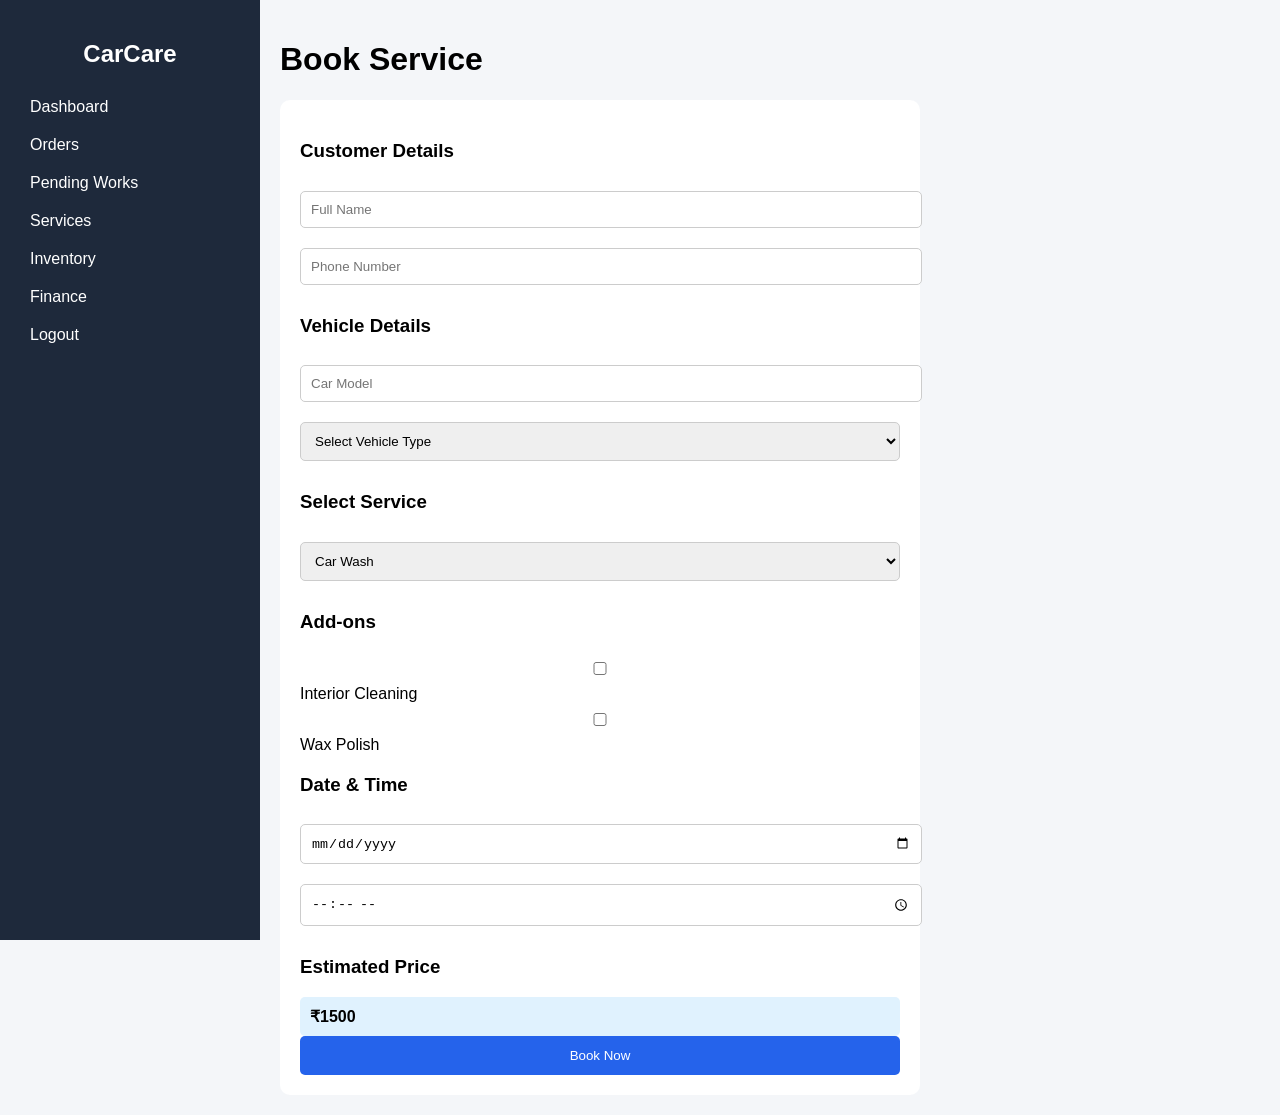
==== booking.html @ 08d3f8bf "Add files via upload" ====
<!DOCTYPE html>
<html>

<head>
    <title>Book Service</title>
    <link rel="stylesheet" href="style.css">
</head>

<body>

    <div class="container">

        <!-- Sidebar -->
        <div class="sidebar">
            <h2>CarCare</h2>
            <ul>
                <li>Dashboard</li>
                <li>Orders</li>
                <li>Pending Works</li>
                <li>Services</li>
                <li>Inventory</li>
                <li>Finance</li>
                <li>Logout</li>
            </ul>
        </div>

        <!-- Main Content -->
        <div class="main">

            <div class="header">
                <h1>Book Service</h1>
            </div>

            <div class="form-container">

                <form>

                    <!-- Customer Info -->
                    <h3>Customer Details</h3>
                    <input type="text" placeholder="Full Name" required>
                    <input type="text" placeholder="Phone Number" required>

                    <!-- Vehicle Info -->
                    <h3>Vehicle Details</h3>
                    <input type="text" placeholder="Car Model" required>

                    <select>
                        <option>Select Vehicle Type</option>
                        <option>Hatchback</option>
                        <option>Sedan</option>
                        <option>SUV</option>
                    </select>

                    <!-- Service -->
                    <h3>Select Service</h3>
                    <select>
                        <option>Car Wash</option>
                        <option>Ceramic Coating</option>
                        <option>Car Care</option>
                        <option>Car Valet</option>
                    </select>

                    <!-- Add-ons -->
                    <h3>Add-ons</h3>
                    <label><input type="checkbox"> Interior Cleaning</label><br>
                    <label><input type="checkbox"> Wax Polish</label><br>

                    <!-- Date -->
                    <h3>Date & Time</h3>
                    <input type="date">
                    <input type="time">

                    <!-- Estimate -->
                    <h3>Estimated Price</h3>
                    <div class="estimate-box">₹1500</div>

                    <!-- Button -->
                    <button type="submit">Book Now</button>

                </form>

            </div>

        </div>

    </div>

</body>

</html>
---- style.css ----
body {
    margin: 0;
    font-family: Arial;
    background: #f4f6f9;
}

.container {
    display: flex;
}

/* Sidebar */
.sidebar {
    width: 220px;
    height: 100vh;
    background: #1e293b;
    color: white;
    padding: 20px;
}

.sidebar h2 {
    text-align: center;
}

.sidebar ul {
    list-style: none;
    padding: 0;
}

.sidebar li {
    padding: 10px;
    cursor: pointer;
}

.sidebar li:hover {
    background: #334155;
}

/* Main */
.main {
    flex: 1;
    padding: 20px;
}

/* Header */
.header {
    margin-bottom: 20px;
}

/* Cards */
.cards {
    display: flex;
    gap: 20px;
}

.card {
    background: white;
    padding: 20px;
    flex: 1;
    border-radius: 10px;
}

/* Table */
.table-section {
    margin-top: 20px;
    background: white;
    padding: 20px;
    border-radius: 10px;
}

table {
    width: 100%;
    border-collapse: collapse;
}

th,
td {
    padding: 10px;
    border-bottom: 1px solid #ddd;
}

.form-container {
    background: white;
    padding: 20px;
    border-radius: 10px;
    max-width: 600px;
}

form input,
form select {
    width: 100%;
    padding: 10px;
    margin: 10px 0;
    border-radius: 5px;
    border: 1px solid #ccc;
}

form h3 {
    margin-top: 20px;
}

button {
    width: 100%;
    padding: 12px;
    background: #2563eb;
    color: white;
    border: none;
    border-radius: 5px;
    cursor: pointer;
}

button:hover {
    background: #1d4ed8;
}

.estimate-box {
    background: #e0f2fe;
    padding: 10px;
    border-radius: 5px;
    font-weight: bold;
}
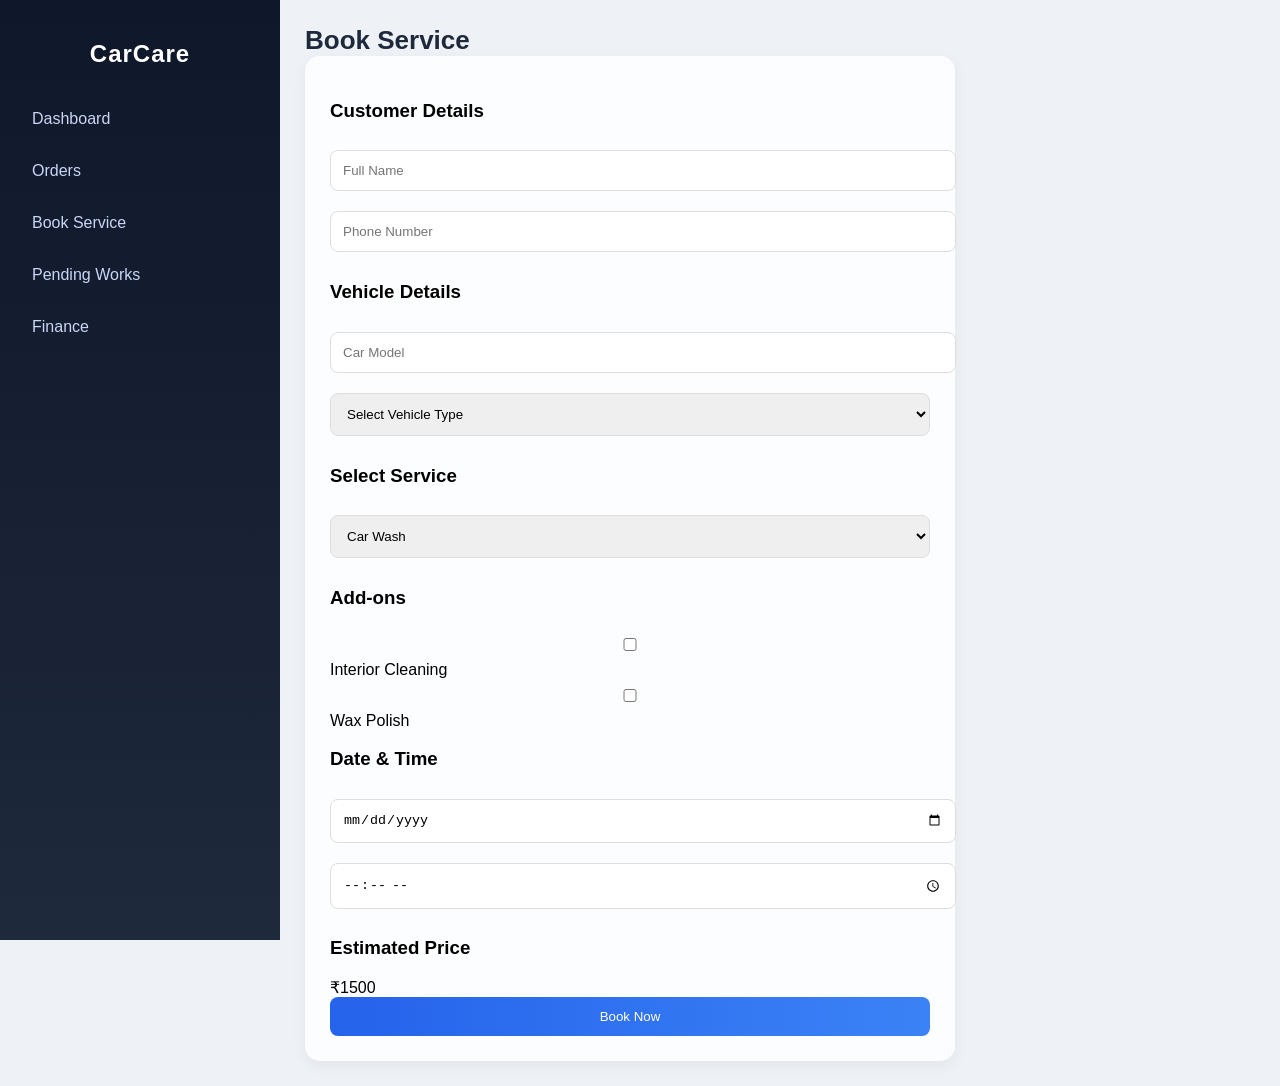
==== commit 4943e810: "Add files via upload" ====
--- a/booking.html
+++ b/booking.html
@@ -14,13 +14,11 @@
         <div class="sidebar">
             <h2>CarCare</h2>
             <ul>
-                <li>Dashboard</li>
-                <li>Orders</li>
-                <li>Pending Works</li>
-                <li>Services</li>
-                <li>Inventory</li>
-                <li>Finance</li>
-                <li>Logout</li>
+                <li><a href="index.html">Dashboard</a></li>
+                <li><a href="orders.html">Orders</a></li>
+                <li><a href="booking.html">Book Service</a></li>
+                <li><a href="pending.html">Pending Works</a></li>
+                <li><a href="finance.html">Finance</a></li>
             </ul>
         </div>
 
--- a/style.css
+++ b/style.css
@@ -1,24 +1,28 @@
+/* ===== GLOBAL ===== */
 body {
     margin: 0;
-    font-family: Arial;
-    background: #f4f6f9;
-}
-
+    font-family: 'Segoe UI', Arial, sans-serif;
+    background: #eef2f7;
+}
+
+/* ===== LAYOUT ===== */
 .container {
     display: flex;
 }
 
-/* Sidebar */
+/* ===== SIDEBAR ===== */
 .sidebar {
-    width: 220px;
+    width: 240px;
     height: 100vh;
-    background: #1e293b;
+    background: linear-gradient(180deg, #0f172a, #1e293b);
     color: white;
     padding: 20px;
 }
 
 .sidebar h2 {
     text-align: center;
+    margin-bottom: 30px;
+    letter-spacing: 1px;
 }
 
 .sidebar ul {
@@ -27,44 +31,114 @@
 }
 
 .sidebar li {
-    padding: 10px;
-    cursor: pointer;
-}
-
-.sidebar li:hover {
-    background: #334155;
-}
-
-/* Main */
+    margin: 10px 0;
+}
+
+.sidebar a {
+    text-decoration: none;
+    color: #cbd5f5;
+    display: block;
+    padding: 12px;
+    border-radius: 8px;
+    transition: 0.3s;
+}
+
+.sidebar a:hover {
+    background: rgba(255, 255, 255, 0.1);
+    color: white;
+}
+
+/* Active menu */
+.sidebar a.active {
+    background: #2563eb;
+    color: white;
+}
+
+/* ===== MAIN ===== */
 .main {
     flex: 1;
-    padding: 20px;
-}
-
-/* Header */
-.header {
-    margin-bottom: 20px;
-}
-
-/* Cards */
+    padding: 25px;
+}
+
+/* ===== HEADER ===== */
+.header h1 {
+    margin: 0;
+    font-size: 26px;
+    color: #1e293b;
+}
+
+/* ===== CARDS ===== */
 .cards {
     display: flex;
     gap: 20px;
+    margin-top: 20px;
 }
 
 .card {
-    background: white;
-    padding: 20px;
     flex: 1;
-    border-radius: 10px;
-}
-
-/* Table */
+    padding: 20px;
+    border-radius: 15px;
+    background: rgba(255, 255, 255, 0.7);
+    backdrop-filter: blur(10px);
+    box-shadow: 0 8px 20px rgba(0, 0, 0, 0.05);
+    transition: 0.3s;
+}
+
+.card:hover {
+    transform: translateY(-5px);
+}
+
+.card h3 {
+    margin: 0;
+    color: #64748b;
+}
+
+.card p {
+    font-size: 22px;
+    font-weight: bold;
+    margin-top: 10px;
+}
+
+/* ===== FORM ===== */
+.form-container {
+    background: rgba(255, 255, 255, 0.8);
+    padding: 25px;
+    border-radius: 15px;
+    max-width: 600px;
+    backdrop-filter: blur(8px);
+    box-shadow: 0 5px 15px rgba(0, 0, 0, 0.05);
+}
+
+form input,
+form select {
+    width: 100%;
+    padding: 12px;
+    margin: 10px 0;
+    border-radius: 8px;
+    border: 1px solid #ddd;
+}
+
+/* Button */
+button {
+    width: 100%;
+    padding: 12px;
+    background: linear-gradient(90deg, #2563eb, #3b82f6);
+    color: white;
+    border: none;
+    border-radius: 8px;
+    cursor: pointer;
+}
+
+button:hover {
+    opacity: 0.9;
+}
+
+/* ===== TABLE ===== */
 .table-section {
     margin-top: 20px;
-    background: white;
-    padding: 20px;
-    border-radius: 10px;
+    background: rgba(255, 255, 255, 0.8);
+    padding: 20px;
+    border-radius: 15px;
 }
 
 table {
@@ -72,49 +146,76 @@
     border-collapse: collapse;
 }
 
-th,
+th {
+    text-align: left;
+    color: #64748b;
+}
+
 td {
-    padding: 10px;
-    border-bottom: 1px solid #ddd;
-}
-
-.form-container {
-    background: white;
-    padding: 20px;
-    border-radius: 10px;
-    max-width: 600px;
-}
-
-form input,
-form select {
-    width: 100%;
-    padding: 10px;
-    margin: 10px 0;
+    padding: 12px 0;
+    border-bottom: 1px solid #eee;
+}
+
+/* ===== STATUS ===== */
+.status {
+    padding: 6px 10px;
+    border-radius: 6px;
+    color: white;
+}
+
+.pending {
+    background: orange;
+}
+
+.progress {
+    background: #3b82f6;
+}
+
+.completed {
+    background: #22c55e;
+}
+
+/* ===== WORK CARDS ===== */
+.work-container {
+    display: flex;
+    gap: 20px;
+    flex-wrap: wrap;
+}
+
+.work-card {
+    background: rgba(255, 255, 255, 0.8);
+    padding: 20px;
+    border-radius: 15px;
+    width: 250px;
+    position: relative;
+}
+
+.badge {
+    position: absolute;
+    top: 10px;
+    right: 10px;
+    padding: 5px 8px;
     border-radius: 5px;
-    border: 1px solid #ccc;
-}
-
-form h3 {
-    margin-top: 20px;
-}
-
-button {
-    width: 100%;
-    padding: 12px;
-    background: #2563eb;
-    color: white;
-    border: none;
-    border-radius: 5px;
-    cursor: pointer;
-}
-
-button:hover {
-    background: #1d4ed8;
-}
-
-.estimate-box {
-    background: #e0f2fe;
-    padding: 10px;
-    border-radius: 5px;
-    font-weight: bold;
+    color: white;
+}
+
+.urgent-badge {
+    background: red;
+}
+
+.delay-badge {
+    background: orange;
+}
+
+/* ===== FINANCE COLORS ===== */
+.income {
+    border-left: 5px solid #22c55e;
+}
+
+.expense {
+    border-left: 5px solid #ef4444;
+}
+
+.profit {
+    border-left: 5px solid #3b82f6;
 }
